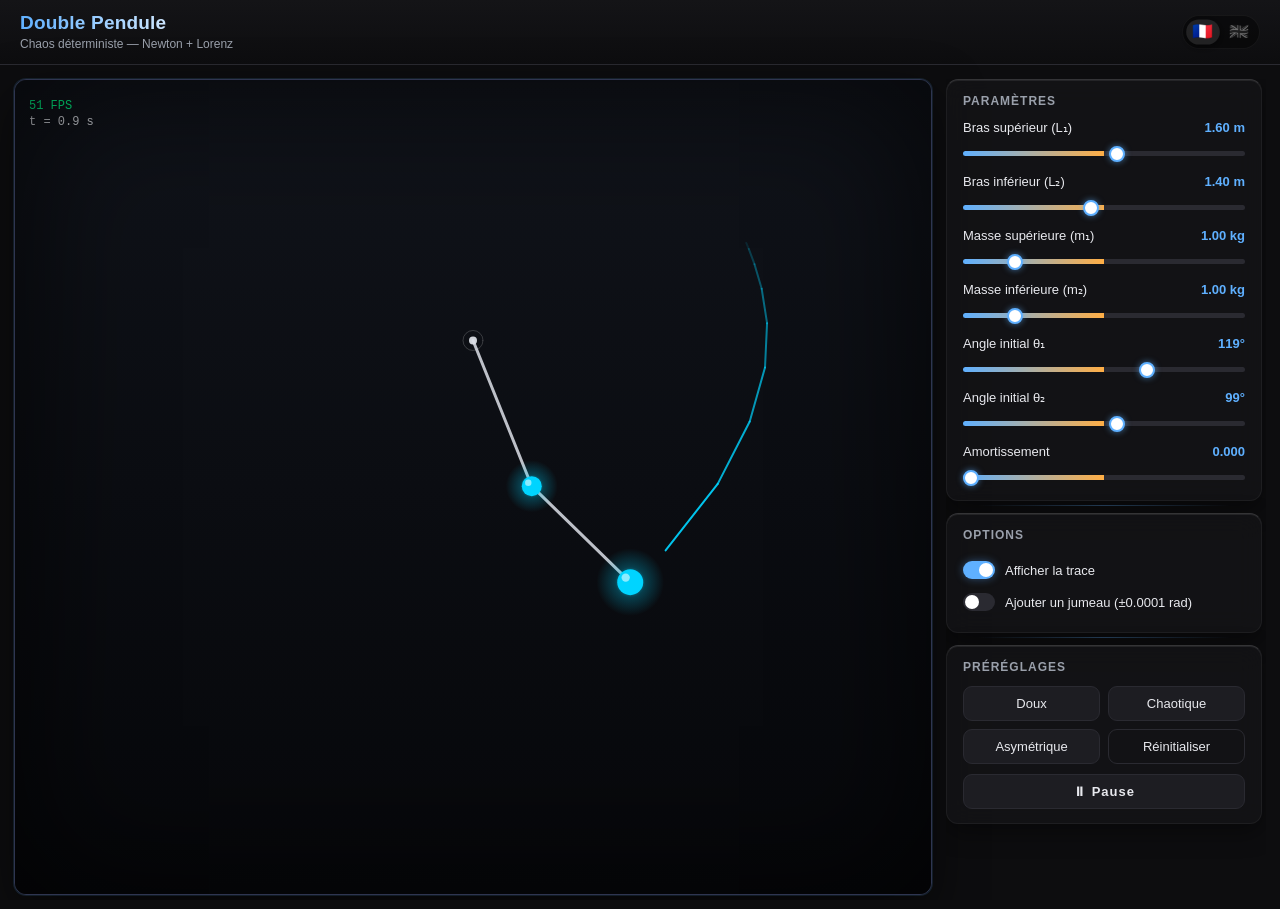
==== double-pendulum/index.html @ 8ad2ea0c "ep02: double pendulum — deterministic chaos Interactive simulation of the double pendulum (Lagrangia" ====
<!DOCTYPE html>
<html lang="fr">
<head>
  <meta charset="UTF-8" />
  <meta name="viewport" content="width=device-width, initial-scale=1, viewport-fit=cover" />
  <title>Double Pendule — SimSciences</title>
  <link rel="icon" href="favicon.svg" type="image/svg+xml" />
  <link rel="stylesheet" href="css/style.css" />
  <script type="module" src="js/main.js"></script>
</head>
<body>
  <header class="topbar">
    <div class="brand">
      <h1 data-i18n="appTitle">Double Pendule</h1>
      <span class="subtitle" data-i18n="subtitle">Chaos déterministe — Newton + Lorenz</span>
    </div>
    <nav class="lang" aria-label="Language" data-i18n-tip="tip.lang">
      <button data-lang="fr" lang="fr" title="Français">🇫🇷</button>
      <button data-lang="en" lang="en" title="English">🇬🇧</button>
    </nav>
  </header>

  <main class="layout">
    <section class="stage">
      <canvas id="sim" width="800" height="600"></canvas>
    </section>

    <aside class="sidebar">
      <section class="panel">
        <h2 data-i18n="sectionParams">Paramètres</h2>

        <div class="ctrl">
          <label for="slL1"><span data-i18n="L1">Bras supérieur (L₁)</span><b id="valL1">1.60 m</b></label>
          <input type="range" id="slL1" min="0.5" max="2.5" step="0.05" value="1.6" data-i18n-tip="tip.L1" />
        </div>
        <div class="ctrl">
          <label for="slL2"><span data-i18n="L2">Bras inférieur (L₂)</span><b id="valL2">1.40 m</b></label>
          <input type="range" id="slL2" min="0.5" max="2.5" step="0.05" value="1.4" data-i18n-tip="tip.L2" />
        </div>
        <div class="ctrl">
          <label for="slM1"><span data-i18n="m1">Masse supérieure (m₁)</span><b id="valM1">1.00 kg</b></label>
          <input type="range" id="slM1" min="0.2" max="5" step="0.1" value="1" data-i18n-tip="tip.m1" />
        </div>
        <div class="ctrl">
          <label for="slM2"><span data-i18n="m2">Masse inférieure (m₂)</span><b id="valM2">1.00 kg</b></label>
          <input type="range" id="slM2" min="0.2" max="5" step="0.1" value="1" data-i18n-tip="tip.m2" />
        </div>
        <div class="ctrl">
          <label for="slT1"><span data-i18n="theta1">Angle initial θ₁</span><b id="valT1">119°</b></label>
          <input type="range" id="slT1" min="0" max="180" step="1" value="119" data-i18n-tip="tip.theta1" />
        </div>
        <div class="ctrl">
          <label for="slT2"><span data-i18n="theta2">Angle initial θ₂</span><b id="valT2">99°</b></label>
          <input type="range" id="slT2" min="0" max="180" step="1" value="99" data-i18n-tip="tip.theta2" />
        </div>
        <div class="ctrl">
          <label for="slDamping"><span data-i18n="damping">Amortissement</span><b id="valDamping">0.000</b></label>
          <input type="range" id="slDamping" min="0" max="0.1" step="0.001" value="0" data-i18n-tip="tip.damping" />
        </div>
      </section>

      <section class="panel">
        <h2 data-i18n="sectionOptions">Options</h2>
        <label class="toggle" data-i18n-tip="tip.showTrace">
          <input type="checkbox" id="tgTrace" checked />
          <span data-i18n="showTrace">Afficher la trace</span>
        </label>
        <label class="toggle" data-i18n-tip="tip.twin">
          <input type="checkbox" id="tgTwin" />
          <span data-i18n="twin">Ajouter un jumeau (±0.0001 rad)</span>
        </label>
      </section>

      <section class="panel">
        <h2 data-i18n="sectionPresets">Préréglages</h2>
        <div class="presets">
          <button id="btnGentle" data-i18n="presetGentle" data-i18n-tip="tip.presetGentle">Doux</button>
          <button id="btnWild" data-i18n="presetWild" data-i18n-tip="tip.presetWild">Chaotique</button>
          <button id="btnAsymmetric" data-i18n="presetAsymmetric" data-i18n-tip="tip.presetAsymmetric">Asymétrique</button>
          <button id="btnReset" class="ghost" data-i18n="reset" data-i18n-tip="tip.reset">Réinitialiser</button>
        </div>
        <button id="btnPause" class="wide" data-i18n="pause" data-i18n-tip="tip.pause">Pause</button>
      </section>
    </aside>
  </main>
</body>
</html>
---- double-pendulum/css/style.css ----
:root {
  --bg: #0d0d0f;
  --panel: #16161a;
  --panel-2: #1d1d22;
  --line: #2a2a31;
  --text: #e8e9ee;
  --muted: #9aa0ab;
  --accent: #5fb0ff;
  --accent-warm: #ffae45;
  --radius: 12px;
}

* { box-sizing: border-box; margin: 0; padding: 0; }

html, body {
  height: 100%;
  background: var(--bg);
  color: var(--text);
  font-family: 'Inter', 'Noto Sans JP', 'Noto Sans SC', sans-serif;
  -webkit-font-smoothing: antialiased;
  overflow: hidden;
}

/* ---- Top bar ------------------------------------------------------------ */
.topbar {
  display: flex;
  align-items: center;
  justify-content: space-between;
  padding: 12px 20px;
  border-bottom: 1px solid var(--line);
  background: linear-gradient(180deg, #141417, #0d0d0f);
}
.brand h1 {
  font-size: 19px;
  font-weight: 700;
  letter-spacing: 0.2px;
  background: linear-gradient(90deg, var(--accent), #fff, var(--accent-warm), var(--accent));
  background-size: 300% 100%;
  -webkit-background-clip: text;
  background-clip: text;
  color: transparent;
  animation: shimmer 6s infinite linear;
}
@keyframes shimmer {
  0% { background-position: 100% 0; }
  100% { background-position: -50% 0; }
}
.brand .subtitle { font-size: 12px; color: var(--muted); }

.lang {
  display: flex;
  gap: 4px;
  background: rgba(0, 0, 0, 0.4);
  padding: 4px;
  border-radius: 20px;
  border: 1px solid rgba(255, 255, 255, 0.05);
}
.lang button {
  font-size: 16px;
  line-height: 1;
  padding: 4px 6px;
  border: none;
  border-radius: 16px;
  background: transparent;
  cursor: pointer;
  filter: grayscale(1) opacity(0.4);
  transition: all 0.3s ease;
}
.lang button:hover {
  filter: grayscale(0) opacity(0.8);
  transform: translateY(-1px);
}
.lang button.active {
  filter: grayscale(0) opacity(1);
  background: rgba(255, 255, 255, 0.1);
  box-shadow: 0 2px 8px rgba(0, 0, 0, 0.5);
  transform: scale(1.05);
}

/* ---- Layout ------------------------------------------------------------- */
.layout {
  display: flex;
  height: calc(100vh - 56px);
  gap: 14px;
  padding: 14px;
}
.stage {
  position: relative;
  flex: 1 1 auto;
  min-width: 0;
  min-height: 400px;
  border-radius: var(--radius);
  overflow: hidden;
  border: 1px solid #2f3550;
  background: var(--bg);
  box-shadow:
    0 0 0 1px rgba(95, 176, 255, 0.12),
    0 18px 50px rgba(0, 0, 0, 0.55);
}
#sim { display: block; width: 100%; height: 100%; }
#sim.crosshair { cursor: crosshair; }

/* Game-viewport vignette: darken the edges, never block input. */
.stage::after {
  content: '';
  position: absolute;
  inset: 0;
  pointer-events: none;
  border-radius: inherit;
  box-shadow: inset 0 0 120px 24px rgba(0, 0, 0, 0.55);
}

/* Old DOM overlay retired — the live HUD is now drawn on the canvas. */
.overlay {
  display: none !important;
  position: absolute;
  top: 12px;
  left: 14px;
  gap: 16px;
  font-size: 13px;
  color: var(--muted);
  background: rgba(13, 13, 15, 0.55);
  padding: 7px 12px;
  border-radius: 9px;
  backdrop-filter: blur(4px);
  border: 1px solid var(--line);
  pointer-events: none;
}
.overlay b { color: var(--text); font-variant-numeric: tabular-nums; }
.overlay i { font-style: normal; }

.hint {
  position: absolute;
  bottom: 14px;
  left: 50%;
  transform: translateX(-50%);
  font-size: 13px;
  color: var(--text);
  background: rgba(95, 176, 255, 0.16);
  border: 1px solid rgba(95, 176, 255, 0.4);
  padding: 6px 14px;
  border-radius: 999px;
  pointer-events: none;
}

/* ---- Sidebar ------------------------------------------------------------ */
.sidebar {
  width: 320px;
  flex: 0 0 320px;
  overflow-y: auto;
  display: flex;
  flex-direction: column;
  gap: 12px;
  padding-right: 4px;
}
.panel {
  position: relative;
  background: rgba(22, 22, 26, 0.65);
  backdrop-filter: blur(12px);
  -webkit-backdrop-filter: blur(12px);
  border: 1px solid rgba(255, 255, 255, 0.05);
  border-top: 1px solid rgba(255, 255, 255, 0.15);
  box-shadow: 0 8px 24px rgba(0, 0, 0, 0.4), inset 0 1px 0 rgba(255, 255, 255, 0.08);
  border-radius: var(--radius);
  padding: 14px 16px;
}
.panel h2 {
  font-size: 12px;
  text-transform: uppercase;
  letter-spacing: 1px;
  color: var(--muted);
  margin-bottom: 12px;
}

.sidebar .panel:not(:last-child)::after {
  content: '';
  position: absolute;
  bottom: -6px;
  left: 10%;
  width: 80%;
  height: 1px;
  background: linear-gradient(90deg, transparent, rgba(95, 176, 255, 0.3), transparent);
  animation: expandLine 1s cubic-bezier(0.2, 0.8, 0.2, 1) both 0.6s;
  pointer-events: none;
}
@keyframes expandLine {
  from { width: 0; left: 50%; opacity: 0; }
  to { width: 80%; left: 10%; opacity: 1; }
}

.ctrl { margin-bottom: 14px; }
.ctrl:last-child { margin-bottom: 2px; }
.ctrl label {
  display: flex;
  justify-content: space-between;
  font-size: 13px;
  margin-bottom: 7px;
}
.ctrl label b {
  color: var(--accent);
  font-variant-numeric: tabular-nums;
}

input[type="range"] {
  -webkit-appearance: none;
  appearance: none;
  width: 100%;
  height: 5px;
  border-radius: 999px;
  background: var(--line);
  background-image: linear-gradient(90deg, var(--accent), var(--accent-warm));
  background-size: var(--fill, 50%) 100%;
  background-repeat: no-repeat;
  outline: none;
  cursor: pointer;
}
input[type="range"]::-webkit-slider-thumb {
  -webkit-appearance: none;
  width: 16px;
  height: 16px;
  border-radius: 50%;
  background: #fff;
  border: 2px solid var(--accent);
  box-shadow: 0 0 6px rgba(95, 176, 255, 0.6);
}
input[type="range"]::-moz-range-thumb {
  width: 16px;
  height: 16px;
  border-radius: 50%;
  background: #fff;
  border: 2px solid var(--accent);
}

.toggle {
  display: flex;
  align-items: center;
  gap: 10px;
  font-size: 13px;
  padding: 7px 0;
  cursor: pointer;
}
.toggle input {
  -webkit-appearance: none;
  appearance: none;
  width: 32px;
  height: 18px;
  background: var(--line);
  border-radius: 20px;
  position: relative;
  transition: background 0.3s ease, box-shadow 0.3s ease;
  cursor: pointer;
  flex-shrink: 0;
  margin: 0;
}
.toggle input::after {
  content: '';
  position: absolute;
  top: 2px;
  left: 2px;
  width: 14px;
  height: 14px;
  background: #fff;
  border-radius: 50%;
  transition: transform 0.3s cubic-bezier(0.4, 0.0, 0.2, 1);
}
.toggle input:checked {
  background: var(--accent);
  box-shadow: 0 0 8px rgba(95, 176, 255, 0.4);
}
.toggle input:checked::after {
  transform: translateX(14px);
}

.presets {
  display: grid;
  grid-template-columns: 1fr 1fr;
  gap: 8px;
  margin-bottom: 10px;
}
button {
  font-family: inherit;
  font-size: 13px;
  color: var(--text);
  background: var(--panel-2);
  border: 1px solid var(--line);
  border-radius: 9px;
  padding: 9px 10px;
  cursor: pointer;
  transition: all 0.2s ease;
}
.panel button:hover {
  border-color: var(--accent);
  transform: translateY(-1px);
  box-shadow: 0 0 10px rgba(95, 176, 255, 0.2);
}
.panel button:active { transform: translateY(0); }
.panel button.ghost { background: transparent; }
.panel button.wide { width: 100%; }
.panel button.active {
  border-color: var(--accent-warm);
  color: var(--accent-warm);
  box-shadow: 0 0 12px rgba(255, 174, 69, 0.3);
}

#btnReset:hover {
  border-color: #ff5252 !important;
  color: #ff5252 !important;
  background: rgba(255, 82, 82, 0.1) !important;
  box-shadow: 0 0 10px rgba(255, 82, 82, 0.2) !important;
}

/* Bouton Pause dynamique */
#btnPause {
  font-weight: bold;
  letter-spacing: 1px;
}
#btnPause::before { content: '⏸ '; }
#btnPause.active::before { content: '▶ '; }

#btnPause.active {
  background: rgba(255, 174, 69, 0.1);
  animation: pulsePause 2s infinite;
}
@keyframes pulsePause {
  0% { box-shadow: 0 0 0 0 rgba(255, 174, 69, 0.4); }
  70% { box-shadow: 0 0 0 6px rgba(255, 174, 69, 0); }
  100% { box-shadow: 0 0 0 0 rgba(255, 174, 69, 0); }
}

#chartPanel { padding: 12px; }
#chartPanel.chart-unavailable { display: none; }
#metricChart { width: 100% !important; }

/* ---- Tooltip ------------------------------------------------------------ */
.tooltip {
  position: fixed;
  z-index: 9999;
  max-width: 260px;
  font-size: 12.5px;
  line-height: 1.45;
  color: var(--text);
  background: #202028;
  border: 1px solid var(--line);
  border-radius: 9px;
  padding: 9px 12px;
  box-shadow: 0 8px 24px rgba(0, 0, 0, 0.5);
  opacity: 0;
  transform: translateY(3px);
  transition: opacity 0.12s ease, transform 0.12s ease;
  pointer-events: none;
}
.tooltip.visible { opacity: 1; transform: translateY(0); }

/* ---- Animations d'entrée ------------------------------------------------ */
@keyframes fadeInUp {
  from { opacity: 0; transform: translateY(15px); }
  to { opacity: 1; transform: translateY(0); }
}

.stage {
  animation: fadeInUp 0.6s cubic-bezier(0.2, 0.8, 0.2, 1) both;
}

.panel {
  animation: fadeInUp 0.5s cubic-bezier(0.2, 0.8, 0.2, 1) both;
}

.sidebar .panel:nth-child(1) { animation-delay: 0.1s; }
.sidebar .panel:nth-child(2) { animation-delay: 0.2s; }
.sidebar .panel:nth-child(3) { animation-delay: 0.3s; }
.sidebar .panel:nth-child(4) { animation-delay: 0.4s; }

/* ---- Custom Scrollbar --------------------------------------------------- */
::-webkit-scrollbar {
  width: 6px;
  height: 6px;
}
::-webkit-scrollbar-track {
  background: transparent;
}
::-webkit-scrollbar-thumb {
  background: rgba(255, 255, 255, 0.15);
  border-radius: 10px;
}
::-webkit-scrollbar-thumb:hover {
  background: rgba(255, 255, 255, 0.3);
}

/* ---- Responsive: sidebar collapses to a bottom panel ------------------- */
@media (max-width: 880px) {
  html, body { overflow: auto; }
  .layout {
    flex-direction: column;
    height: auto;
    min-height: calc(100vh - 56px);
  }
  .stage { height: 56vh; min-height: 320px; }
  .sidebar {
    width: 100%;
    flex: 1 1 auto;
    max-height: none;
    overflow: visible;
  }
  .topbar { flex-wrap: wrap; gap: 8px; }
}
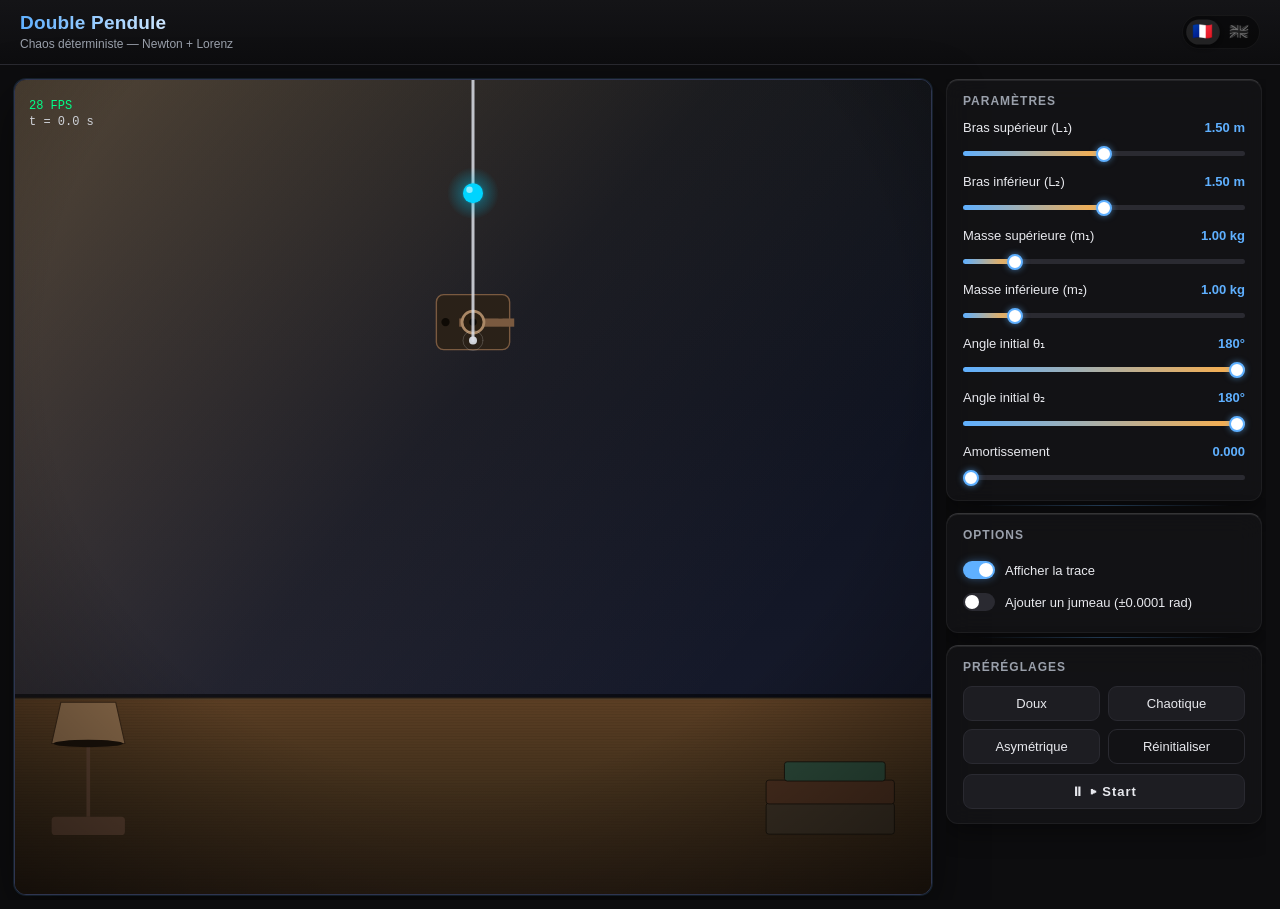
==== commit 01fcef20: "double-pendulum: SVG desk scene + inverted start + slider fill User feedback round 1 on the publishe" ====
--- a/double-pendulum/index.html
+++ b/double-pendulum/index.html
@@ -22,6 +22,75 @@
 
   <main class="layout">
     <section class="stage">
+      <!-- SVG desk illustration as a scenic backdrop. The pendulum's pivot
+           sits at the bracket; the desk surface fills the lower band. The
+           viewBox uses a 100×100 unit system that scales with .stage so
+           the bracket stays aligned with the canvas pivot (~32% from top). -->
+      <svg class="desk-scene" viewBox="0 0 100 100" preserveAspectRatio="xMidYMid slice" aria-hidden="true">
+        <defs>
+          <linearGradient id="wallG" x1="0" y1="0" x2="0" y2="1">
+            <stop offset="0%" stop-color="#0d1118"/>
+            <stop offset="55%" stop-color="#0f1320"/>
+            <stop offset="100%" stop-color="#15192a"/>
+          </linearGradient>
+          <linearGradient id="deskG" x1="0" y1="0" x2="0" y2="1">
+            <stop offset="0%"   stop-color="#5c3f24"/>
+            <stop offset="35%"  stop-color="#42301c"/>
+            <stop offset="100%" stop-color="#1f1610"/>
+          </linearGradient>
+          <linearGradient id="lampG" x1="0" y1="0" x2="1" y2="0.6">
+            <stop offset="0%"  stop-color="rgba(255, 200, 130, 0.30)"/>
+            <stop offset="60%" stop-color="rgba(255, 200, 130, 0.06)"/>
+            <stop offset="100%" stop-color="rgba(255, 200, 130, 0)"/>
+          </linearGradient>
+          <radialGradient id="vignette" cx="0.5" cy="0.35" r="0.85">
+            <stop offset="55%" stop-color="rgba(0,0,0,0)"/>
+            <stop offset="100%" stop-color="rgba(0,0,0,0.65)"/>
+          </radialGradient>
+          <pattern id="grain" patternUnits="userSpaceOnUse" width="6" height="0.3">
+            <line x1="0" y1="0.15" x2="6" y2="0.15" stroke="rgba(40, 25, 12, 0.35)" stroke-width="0.06"/>
+          </pattern>
+        </defs>
+
+        <!-- Wall -->
+        <rect x="0" y="0" width="100" height="73" fill="url(#wallG)"/>
+        <!-- Soft warm lamp wash from the upper-left -->
+        <rect x="0" y="0" width="100" height="73" fill="url(#lampG)"/>
+
+        <!-- Desk top -->
+        <rect x="0" y="73" width="100" height="27" fill="url(#deskG)"/>
+        <rect x="0" y="73" width="100" height="27" fill="url(#grain)" opacity="0.7"/>
+        <!-- Subtle desk-edge shadow (line where desk meets wall) -->
+        <rect x="0" y="72.6" width="100" height="0.6" fill="rgba(0,0,0,0.55)"/>
+        <!-- Front edge highlight -->
+        <rect x="0" y="73" width="100" height="0.25" fill="rgba(255, 220, 180, 0.10)"/>
+
+        <!-- Pendulum bracket: vertical post rising from the desk, then a
+             horizontal arm reaching out to the pivot (which lives near
+             y=32 in this viewBox — matches renderer's cy = h * 0.32). -->
+        <!-- Wall mounting plate behind the bracket for visual weight -->
+        <rect x="46" y="29" width="8" height="6" rx="0.8" fill="#2a2118" stroke="#7a5a40" stroke-width="0.15"/>
+        <circle cx="47" cy="32" r="0.45" fill="#0e0a05"/>
+        <circle cx="53" cy="32" r="0.45" fill="#0e0a05"/>
+        <!-- Horizontal arm reaching from wall plate to the pivot -->
+        <rect x="48.5" y="31.6" width="6" height="0.9" fill="#7a5a40"/>
+        <!-- Pivot housing -->
+        <circle cx="50" cy="32" r="1.2" fill="#2a1f12" stroke="#aa8866" stroke-width="0.3"/>
+        <circle cx="50" cy="32" r="0.4" fill="#0a0805"/>
+        <!-- Small props on desk for context (subtle, far from the action) -->
+        <!-- Notebook stack right -->
+        <rect x="82" y="84.5" width="14" height="3.4" rx="0.3" fill="#3a3024" stroke="#1a140d" stroke-width="0.1"/>
+        <rect x="82" y="82.0" width="14" height="2.6" rx="0.3" fill="#4a2f1f" stroke="#1a140d" stroke-width="0.1"/>
+        <rect x="84" y="80.0" width="11" height="2.1" rx="0.3" fill="#2c4a3a" stroke="#1a140d" stroke-width="0.1"/>
+        <!-- Small lamp base bottom-left -->
+        <rect x="4" y="86" width="8" height="2" rx="0.4" fill="#5a4030"/>
+        <line x1="8" y1="86" x2="8" y2="78" stroke="#5a4030" stroke-width="0.4"/>
+        <path d="M 4 78 L 12 78 L 11 73.5 L 5 73.5 Z" fill="#8a6a4a" stroke="#3a2818" stroke-width="0.12"/>
+        <ellipse cx="8" cy="78" rx="3.8" ry="0.4" fill="#1a120a"/>
+
+        <!-- Soft global vignette to focus attention on the pendulum -->
+        <rect x="0" y="0" width="100" height="100" fill="url(#vignette)"/>
+      </svg>
       <canvas id="sim" width="800" height="600"></canvas>
     </section>
 
@@ -30,12 +99,12 @@
         <h2 data-i18n="sectionParams">Paramètres</h2>
 
         <div class="ctrl">
-          <label for="slL1"><span data-i18n="L1">Bras supérieur (L₁)</span><b id="valL1">1.60 m</b></label>
-          <input type="range" id="slL1" min="0.5" max="2.5" step="0.05" value="1.6" data-i18n-tip="tip.L1" />
+          <label for="slL1"><span data-i18n="L1">Bras supérieur (L₁)</span><b id="valL1">1.50 m</b></label>
+          <input type="range" id="slL1" min="0.5" max="2.5" step="0.05" value="1.5" data-i18n-tip="tip.L1" />
         </div>
         <div class="ctrl">
-          <label for="slL2"><span data-i18n="L2">Bras inférieur (L₂)</span><b id="valL2">1.40 m</b></label>
-          <input type="range" id="slL2" min="0.5" max="2.5" step="0.05" value="1.4" data-i18n-tip="tip.L2" />
+          <label for="slL2"><span data-i18n="L2">Bras inférieur (L₂)</span><b id="valL2">1.50 m</b></label>
+          <input type="range" id="slL2" min="0.5" max="2.5" step="0.05" value="1.5" data-i18n-tip="tip.L2" />
         </div>
         <div class="ctrl">
           <label for="slM1"><span data-i18n="m1">Masse supérieure (m₁)</span><b id="valM1">1.00 kg</b></label>
@@ -46,12 +115,12 @@
           <input type="range" id="slM2" min="0.2" max="5" step="0.1" value="1" data-i18n-tip="tip.m2" />
         </div>
         <div class="ctrl">
-          <label for="slT1"><span data-i18n="theta1">Angle initial θ₁</span><b id="valT1">119°</b></label>
-          <input type="range" id="slT1" min="0" max="180" step="1" value="119" data-i18n-tip="tip.theta1" />
+          <label for="slT1"><span data-i18n="theta1">Angle initial θ₁</span><b id="valT1">180°</b></label>
+          <input type="range" id="slT1" min="0" max="180" step="1" value="180" data-i18n-tip="tip.theta1" />
         </div>
         <div class="ctrl">
-          <label for="slT2"><span data-i18n="theta2">Angle initial θ₂</span><b id="valT2">99°</b></label>
-          <input type="range" id="slT2" min="0" max="180" step="1" value="99" data-i18n-tip="tip.theta2" />
+          <label for="slT2"><span data-i18n="theta2">Angle initial θ₂</span><b id="valT2">180°</b></label>
+          <input type="range" id="slT2" min="0" max="180" step="1" value="180" data-i18n-tip="tip.theta2" />
         </div>
         <div class="ctrl">
           <label for="slDamping"><span data-i18n="damping">Amortissement</span><b id="valDamping">0.000</b></label>
@@ -79,7 +148,7 @@
           <button id="btnAsymmetric" data-i18n="presetAsymmetric" data-i18n-tip="tip.presetAsymmetric">Asymétrique</button>
           <button id="btnReset" class="ghost" data-i18n="reset" data-i18n-tip="tip.reset">Réinitialiser</button>
         </div>
-        <button id="btnPause" class="wide" data-i18n="pause" data-i18n-tip="tip.pause">Pause</button>
+        <button id="btnPause" class="wide" data-i18n="start" data-i18n-tip="tip.start">▶ Start</button>
       </section>
     </aside>
   </main>
--- a/double-pendulum/css/style.css
+++ b/double-pendulum/css/style.css
@@ -97,7 +97,22 @@
     0 0 0 1px rgba(95, 176, 255, 0.12),
     0 18px 50px rgba(0, 0, 0, 0.55);
 }
-#sim { display: block; width: 100%; height: 100%; }
+#sim {
+  display: block;
+  width: 100%;
+  height: 100%;
+  position: relative;
+  z-index: 2;
+}
+/* SVG desk scene sits beneath the canvas */
+.desk-scene {
+  position: absolute;
+  inset: 0;
+  width: 100%;
+  height: 100%;
+  z-index: 1;
+  pointer-events: none;
+}
 #sim.crosshair { cursor: crosshair; }
 
 /* Game-viewport vignette: darken the edges, never block input. */
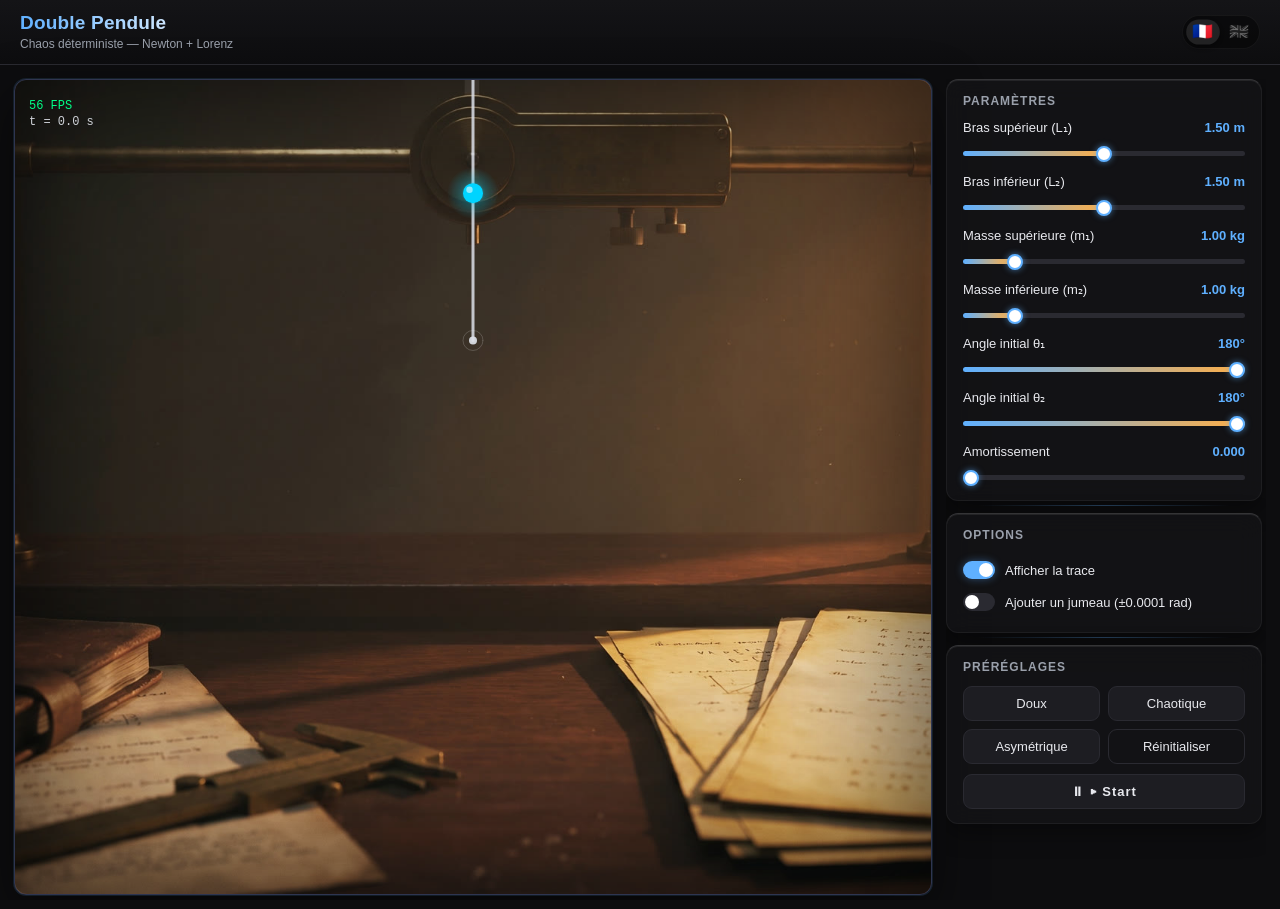
==== commit d17855f1: "double-pendulum: replace SVG with Nano Banana Pro photo desk User feedback: the SVG illustration did" ====
--- a/double-pendulum/index.html
+++ b/double-pendulum/index.html
@@ -22,75 +22,6 @@
 
   <main class="layout">
     <section class="stage">
-      <!-- SVG desk illustration as a scenic backdrop. The pendulum's pivot
-           sits at the bracket; the desk surface fills the lower band. The
-           viewBox uses a 100×100 unit system that scales with .stage so
-           the bracket stays aligned with the canvas pivot (~32% from top). -->
-      <svg class="desk-scene" viewBox="0 0 100 100" preserveAspectRatio="xMidYMid slice" aria-hidden="true">
-        <defs>
-          <linearGradient id="wallG" x1="0" y1="0" x2="0" y2="1">
-            <stop offset="0%" stop-color="#0d1118"/>
-            <stop offset="55%" stop-color="#0f1320"/>
-            <stop offset="100%" stop-color="#15192a"/>
-          </linearGradient>
-          <linearGradient id="deskG" x1="0" y1="0" x2="0" y2="1">
-            <stop offset="0%"   stop-color="#5c3f24"/>
-            <stop offset="35%"  stop-color="#42301c"/>
-            <stop offset="100%" stop-color="#1f1610"/>
-          </linearGradient>
-          <linearGradient id="lampG" x1="0" y1="0" x2="1" y2="0.6">
-            <stop offset="0%"  stop-color="rgba(255, 200, 130, 0.30)"/>
-            <stop offset="60%" stop-color="rgba(255, 200, 130, 0.06)"/>
-            <stop offset="100%" stop-color="rgba(255, 200, 130, 0)"/>
-          </linearGradient>
-          <radialGradient id="vignette" cx="0.5" cy="0.35" r="0.85">
-            <stop offset="55%" stop-color="rgba(0,0,0,0)"/>
-            <stop offset="100%" stop-color="rgba(0,0,0,0.65)"/>
-          </radialGradient>
-          <pattern id="grain" patternUnits="userSpaceOnUse" width="6" height="0.3">
-            <line x1="0" y1="0.15" x2="6" y2="0.15" stroke="rgba(40, 25, 12, 0.35)" stroke-width="0.06"/>
-          </pattern>
-        </defs>
-
-        <!-- Wall -->
-        <rect x="0" y="0" width="100" height="73" fill="url(#wallG)"/>
-        <!-- Soft warm lamp wash from the upper-left -->
-        <rect x="0" y="0" width="100" height="73" fill="url(#lampG)"/>
-
-        <!-- Desk top -->
-        <rect x="0" y="73" width="100" height="27" fill="url(#deskG)"/>
-        <rect x="0" y="73" width="100" height="27" fill="url(#grain)" opacity="0.7"/>
-        <!-- Subtle desk-edge shadow (line where desk meets wall) -->
-        <rect x="0" y="72.6" width="100" height="0.6" fill="rgba(0,0,0,0.55)"/>
-        <!-- Front edge highlight -->
-        <rect x="0" y="73" width="100" height="0.25" fill="rgba(255, 220, 180, 0.10)"/>
-
-        <!-- Pendulum bracket: vertical post rising from the desk, then a
-             horizontal arm reaching out to the pivot (which lives near
-             y=32 in this viewBox — matches renderer's cy = h * 0.32). -->
-        <!-- Wall mounting plate behind the bracket for visual weight -->
-        <rect x="46" y="29" width="8" height="6" rx="0.8" fill="#2a2118" stroke="#7a5a40" stroke-width="0.15"/>
-        <circle cx="47" cy="32" r="0.45" fill="#0e0a05"/>
-        <circle cx="53" cy="32" r="0.45" fill="#0e0a05"/>
-        <!-- Horizontal arm reaching from wall plate to the pivot -->
-        <rect x="48.5" y="31.6" width="6" height="0.9" fill="#7a5a40"/>
-        <!-- Pivot housing -->
-        <circle cx="50" cy="32" r="1.2" fill="#2a1f12" stroke="#aa8866" stroke-width="0.3"/>
-        <circle cx="50" cy="32" r="0.4" fill="#0a0805"/>
-        <!-- Small props on desk for context (subtle, far from the action) -->
-        <!-- Notebook stack right -->
-        <rect x="82" y="84.5" width="14" height="3.4" rx="0.3" fill="#3a3024" stroke="#1a140d" stroke-width="0.1"/>
-        <rect x="82" y="82.0" width="14" height="2.6" rx="0.3" fill="#4a2f1f" stroke="#1a140d" stroke-width="0.1"/>
-        <rect x="84" y="80.0" width="11" height="2.1" rx="0.3" fill="#2c4a3a" stroke="#1a140d" stroke-width="0.1"/>
-        <!-- Small lamp base bottom-left -->
-        <rect x="4" y="86" width="8" height="2" rx="0.4" fill="#5a4030"/>
-        <line x1="8" y1="86" x2="8" y2="78" stroke="#5a4030" stroke-width="0.4"/>
-        <path d="M 4 78 L 12 78 L 11 73.5 L 5 73.5 Z" fill="#8a6a4a" stroke="#3a2818" stroke-width="0.12"/>
-        <ellipse cx="8" cy="78" rx="3.8" ry="0.4" fill="#1a120a"/>
-
-        <!-- Soft global vignette to focus attention on the pendulum -->
-        <rect x="0" y="0" width="100" height="100" fill="url(#vignette)"/>
-      </svg>
       <canvas id="sim" width="800" height="600"></canvas>
     </section>
 
--- a/double-pendulum/css/style.css
+++ b/double-pendulum/css/style.css
@@ -92,7 +92,11 @@
   border-radius: var(--radius);
   overflow: hidden;
   border: 1px solid #2f3550;
-  background: var(--bg);
+  /* Photoreal desk scene as the stage backdrop. The canvas (transparent)
+     overlays this; the pendulum visually "hangs" from the brass apparatus
+     in the photo. background-position 50% 70% shifts the image up so the
+     photo's pivot housing lands roughly at the canvas pivot (h * 0.32). */
+  background: #06070a url('../desk.jpg') 50% 70% / cover no-repeat;
   box-shadow:
     0 0 0 1px rgba(95, 176, 255, 0.12),
     0 18px 50px rgba(0, 0, 0, 0.55);
@@ -103,15 +107,6 @@
   height: 100%;
   position: relative;
   z-index: 2;
-}
-/* SVG desk scene sits beneath the canvas */
-.desk-scene {
-  position: absolute;
-  inset: 0;
-  width: 100%;
-  height: 100%;
-  z-index: 1;
-  pointer-events: none;
 }
 #sim.crosshair { cursor: crosshair; }
 
